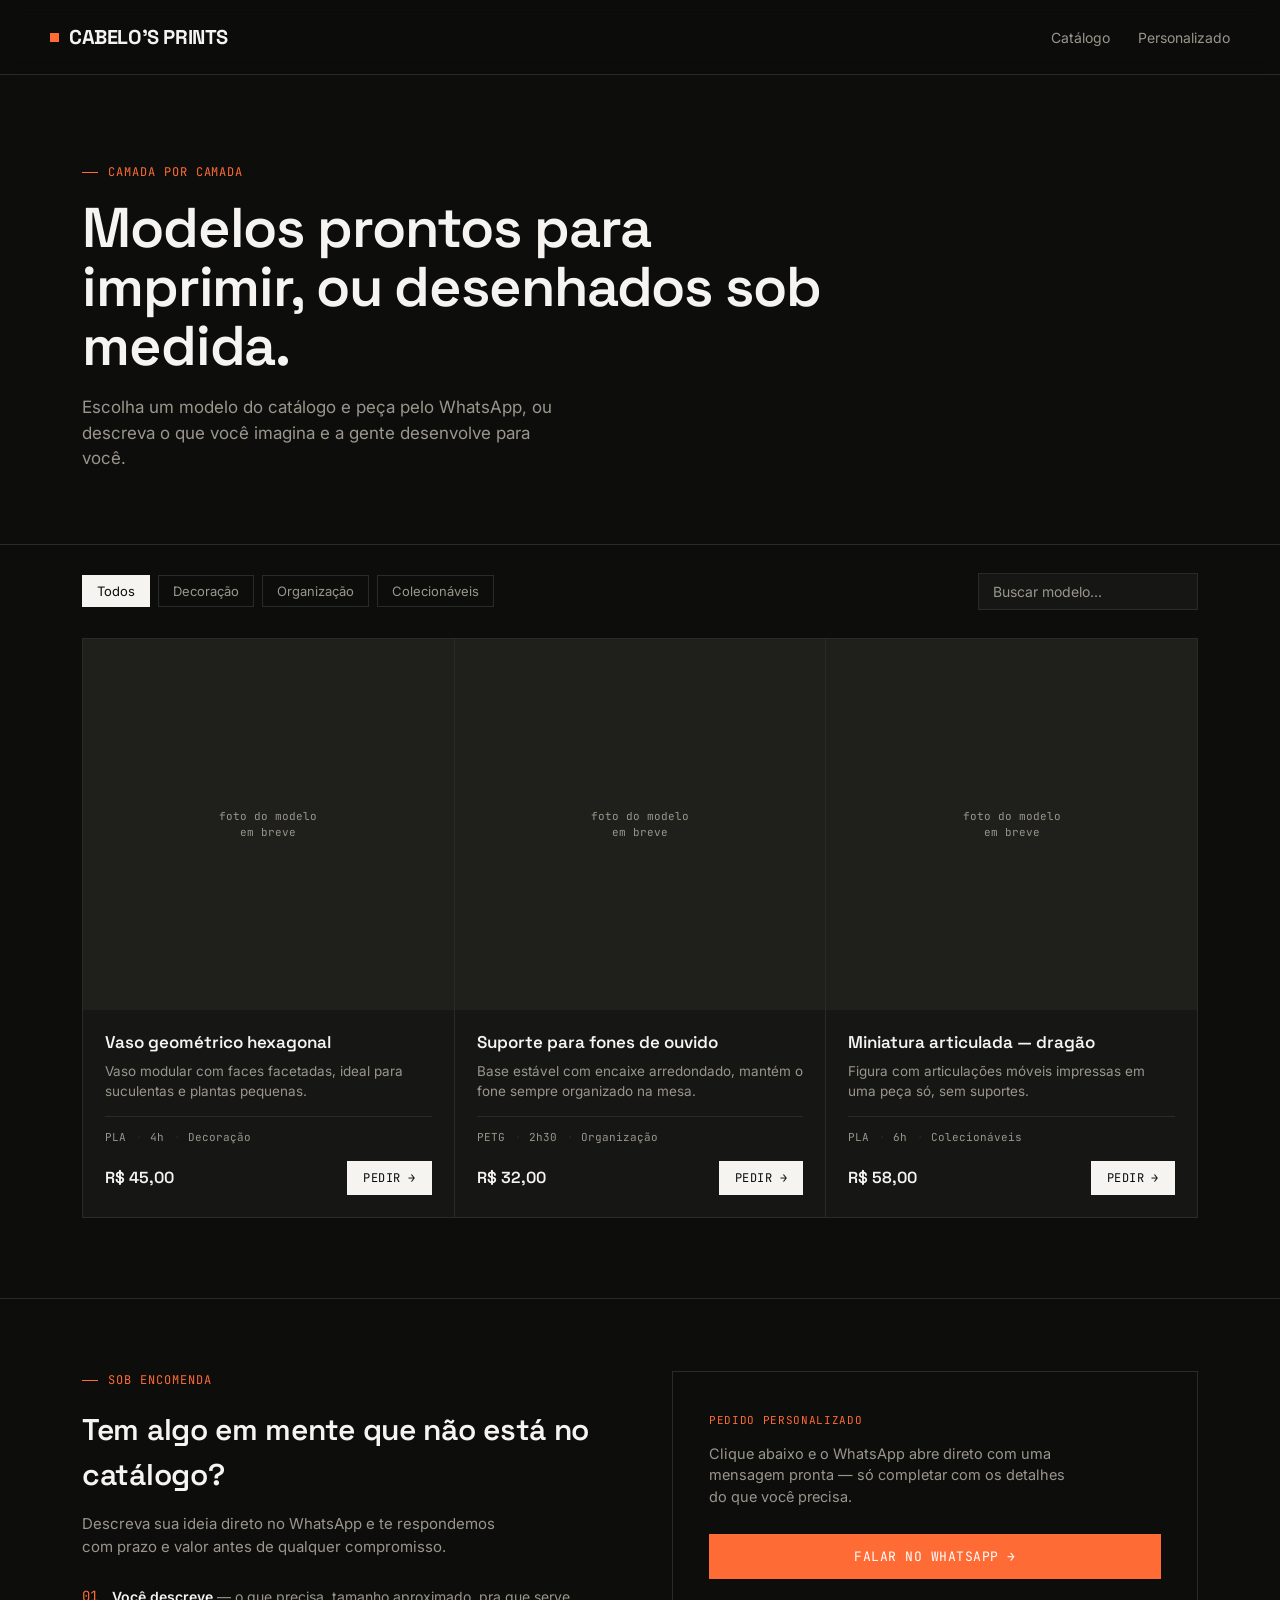
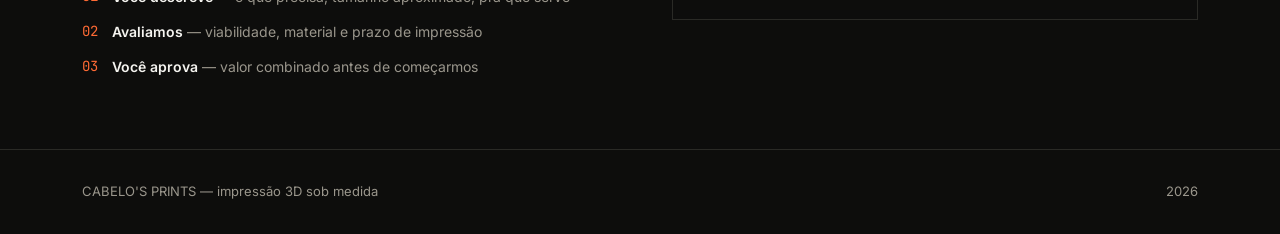
==== index.html @ 14180c45 "Add files via upload" ====
<!DOCTYPE html>
<html lang="pt-BR">
<head>
<meta charset="UTF-8">
<meta name="viewport" content="width=device-width, initial-scale=1.0">
<title>Catálogo · Cabelo's Prints</title>
<link rel="preconnect" href="https://fonts.googleapis.com">
<link href="https://fonts.googleapis.com/css2?family=Space+Grotesk:wght@400;500;600;700&family=Inter:wght@400;500;600&family=JetBrains+Mono:wght@400;500&display=swap" rel="stylesheet">
<link rel="stylesheet" href="style.css">
</head>
<body>

  <header>
    <div class="wrap header-inner">
      <div class="logo"><span class="dot"></span>CABELO'S PRINTS</div>
      <nav>
        <a class="nav-link" href="#catalogo">Catálogo</a>
        <button class="nav-link nav-link-btn" id="navPersonalizado">Personalizado</button>
      </nav>
    </div>
  </header>

  <section class="hero">
    <div class="wrap">
      <div class="hero-eyebrow">camada por camada</div>
      <h1>Modelos prontos para imprimir, ou desenhados sob medida.</h1>
      <p>Escolha um modelo do catálogo e peça pelo WhatsApp, ou descreva o que você imagina e a gente desenvolve para você.</p>
    </div>
  </section>

  <section id="catalogo" class="wrap">
    <div class="filter-bar">
      <div class="filter-tags" id="filterTags"></div>
      <input type="text" class="search-input" id="searchInput" placeholder="Buscar modelo...">
    </div>

    <div class="grid" id="productGrid"></div>
  </section>

  <section id="personalizado" class="custom-section">
    <div class="wrap custom-inner">
      <div class="custom-text">
        <div class="hero-eyebrow">sob encomenda</div>
        <h2>Tem algo em mente que não está no catálogo?</h2>
        <p>Descreva sua ideia direto no WhatsApp e te respondemos com prazo e valor antes de qualquer compromisso.</p>
        <div class="custom-steps">
          <div class="custom-step"><span class="num">01</span><span class="txt"><b>Você descreve</b> — o que precisa, tamanho aproximado, pra que serve</span></div>
          <div class="custom-step"><span class="num">02</span><span class="txt"><b>Avaliamos</b> — viabilidade, material e prazo de impressão</span></div>
          <div class="custom-step"><span class="num">03</span><span class="txt"><b>Você aprova</b> — valor combinado antes de começarmos</span></div>
        </div>
      </div>

      <div class="custom-cta">
        <p class="custom-cta-label">Pedido personalizado</p>
        <p class="custom-cta-desc">Clique abaixo e o WhatsApp abre direto com uma mensagem pronta — só completar com os detalhes do que você precisa.</p>
        <button class="btn-submit btn-cta-whats" id="btnCustomWhats">Falar no WhatsApp →</button>
      </div>
    </div>
  </section>

  <footer>
    <div class="wrap footer-inner">
      <span>CABELO'S PRINTS — impressão 3D sob medida</span>
      <span id="footerYear"></span>
    </div>
  </footer>

  <div class="toast" id="toast"></div>

  <script src="products.js"></script>
  <script src="script.js"></script>
</body>
</html>
---- style.css ----
:root{
  --bg: #0D0D0C;
  --bg-raised: #161614;
  --ink: #F5F4F0;
  --ink-soft: #9A968C;
  --line: #2A2A26;
  --accent: #FF6B35;
  --accent-ink: #0D0D0C;
  --ok: #4F9D74;

  --font-display: 'Space Grotesk', sans-serif;
  --font-body: 'Inter', sans-serif;
  --font-mono: 'JetBrains Mono', monospace;
}

*{ margin:0; padding:0; box-sizing:border-box; }

html{ scroll-behavior: smooth; }

body{
  background: var(--bg);
  color: var(--ink);
  font-family: var(--font-body);
  line-height: 1.5;
  -webkit-font-smoothing: antialiased;
}

a{ color: inherit; text-decoration: none; }

button{ font-family: inherit; cursor: pointer; border: none; background: none; }

img{ max-width: 100%; display:block; }

/* ---------- layout shells ---------- */
.wrap{
  max-width: 1180px;
  margin: 0 auto;
  padding: 0 32px;
}

/* ---------- header ---------- */
header{
  border-bottom: 1px solid var(--line);
  position: sticky;
  top: 0;
  background: rgba(13,13,12,0.92);
  backdrop-filter: blur(8px);
  z-index: 50;
}

.header-inner{
  display:flex;
  align-items:center;
  justify-content:space-between;
  padding: 22px 0;
}

.logo{
  font-family: var(--font-display);
  font-weight: 700;
  font-size: 20px;
  letter-spacing: -0.02em;
  display:flex;
  align-items:center;
  gap: 10px;
}

.logo .dot{
  width: 9px; height:9px;
  background: var(--accent);
  display:inline-block;
}

nav{ display:flex; gap: 28px; align-items:center; }

.nav-link{
  font-size: 14px;
  color: var(--ink-soft);
  transition: color .15s ease;
}
.nav-link:hover{ color: var(--ink); }

.nav-link-btn{
  font-family: inherit;
}

/* ---------- hero ---------- */
.hero{
  padding: 88px 0 72px;
  border-bottom: 1px solid var(--line);
}

.hero-eyebrow{
  font-family: var(--font-mono);
  font-size: 12px;
  color: var(--accent);
  text-transform: uppercase;
  letter-spacing: 0.08em;
  margin-bottom: 18px;
  display:flex;
  align-items:center;
  gap: 10px;
}
.hero-eyebrow::before{
  content:'';
  width: 16px; height:1px;
  background: var(--accent);
}

.hero h1{
  font-family: var(--font-display);
  font-weight: 600;
  font-size: clamp(34px, 5vw, 56px);
  line-height: 1.05;
  letter-spacing: -0.02em;
  max-width: 760px;
  margin-bottom: 20px;
}

.hero p{
  font-size: 17px;
  color: var(--ink-soft);
  max-width: 480px;
}

/* ---------- filter bar ---------- */
.filter-bar{
  display:flex;
  align-items:center;
  justify-content: space-between;
  gap: 20px;
  padding: 28px 0;
  flex-wrap: wrap;
}

.filter-tags{
  display:flex;
  gap: 8px;
  flex-wrap: wrap;
}

.tag{
  font-size: 13px;
  padding: 7px 14px;
  border: 1px solid var(--line);
  color: var(--ink-soft);
  transition: all .15s ease;
}
.tag:hover{ border-color: var(--ink); color: var(--ink); }
.tag.active{ background: var(--ink); color: var(--bg); border-color: var(--ink); }

.search-input{
  font-family: var(--font-body);
  font-size: 14px;
  padding: 9px 14px;
  border: 1px solid var(--line);
  background: var(--bg-raised);
  color: var(--ink);
  width: 220px;
}
.search-input:focus{ outline: none; border-color: var(--ink); }
.search-input::placeholder{ color: var(--ink-soft); }

/* ---------- product grid ---------- */
.grid{
  display: grid;
  grid-template-columns: repeat(3, 1fr);
  gap: 1px;
  background: var(--line);
  border: 1px solid var(--line);
  margin-bottom: 80px;
}

.card{
  background: var(--bg-raised);
  display:flex;
  flex-direction: column;
  transition: background .2s ease;
}

.card-image{
  aspect-ratio: 1/1;
  background: #1F1F1B;
  overflow:hidden;
  position: relative;
  display:flex;
  align-items:center;
  justify-content:center;
}

.card-image img{
  width:100%; height:100%;
  object-fit: cover;
}

.card-image .placeholder{
  font-family: var(--font-mono);
  font-size: 11px;
  color: var(--ink-soft);
  text-align:center;
  padding: 20px;
}

.card-body{
  padding: 20px 22px 22px;
  display:flex;
  flex-direction: column;
  flex: 1;
}

.card-name{
  font-family: var(--font-display);
  font-weight: 600;
  font-size: 17px;
  margin-bottom: 6px;
}

.card-desc{
  font-size: 13.5px;
  color: var(--ink-soft);
  margin-bottom: 14px;
  flex: 1;
}

.card-meta{
  font-family: var(--font-mono);
  font-size: 11px;
  color: var(--ink-soft);
  border-top: 1px solid var(--line);
  padding-top: 12px;
  margin-bottom: 16px;
  display:flex;
  flex-wrap: wrap;
  gap: 4px 10px;
}

.card-meta span::before{
  content: '· ';
  color: var(--line);
}
.card-meta span:first-child::before{ content: ''; }

.card-footer{
  display:flex;
  align-items:center;
  justify-content: space-between;
  gap: 12px;
}

.card-price{
  font-family: var(--font-display);
  font-weight: 600;
  font-size: 16px;
}

.btn-order{
  font-family: var(--font-mono);
  font-size: 12px;
  text-transform: uppercase;
  letter-spacing: 0.04em;
  background: var(--ink);
  color: var(--bg);
  padding: 9px 16px;
  transition: background .15s ease;
  display:inline-flex;
  align-items:center;
  gap: 6px;
}
.btn-order:hover{ background: var(--accent); }

.empty-state{
  grid-column: 1 / -1;
  padding: 80px 20px;
  text-align:center;
  background: var(--bg-raised);
}
.empty-state p{
  font-family: var(--font-mono);
  font-size: 13px;
  color: var(--ink-soft);
}

/* ---------- custom section ---------- */
.custom-section{
  border-top: 1px solid var(--line);
  padding: 72px 0;
}

.custom-inner{
  display:grid;
  grid-template-columns: 1fr 1fr;
  gap: 64px;
  align-items: start;
}

.custom-text h2{
  font-family: var(--font-display);
  font-weight: 600;
  font-size: 30px;
  letter-spacing: -0.01em;
  margin-bottom: 16px;
}

.custom-text p{
  color: var(--ink-soft);
  font-size: 15px;
  margin-bottom: 28px;
  max-width: 420px;
}

.custom-steps{
  display:flex;
  flex-direction: column;
  gap: 14px;
}

.custom-step{
  display:flex;
  gap: 14px;
  font-size: 14px;
}

.custom-step .num{
  font-family: var(--font-mono);
  color: var(--accent);
  flex-shrink:0;
}

.custom-step .txt{ color: var(--ink-soft); }
.custom-step .txt b{ color: var(--ink); font-weight: 600; }

.custom-cta{
  background: var(--bg);
  border: 1px solid var(--line);
  padding: 40px 36px;
  display:flex;
  flex-direction: column;
  align-items: flex-start;
}

.custom-cta-label{
  font-family: var(--font-mono);
  font-size: 11px;
  text-transform: uppercase;
  letter-spacing: 0.06em;
  color: var(--accent);
  margin-bottom: 14px;
}

.custom-cta-desc{
  font-size: 14.5px;
  color: var(--ink-soft);
  margin-bottom: 26px;
  max-width: 360px;
}

.btn-submit{
  font-family: var(--font-mono);
  font-size: 13px;
  text-transform: uppercase;
  letter-spacing: 0.04em;
  background: var(--accent);
  color: #fff;
  padding: 14px 24px;
  transition: opacity .15s ease;
}
.btn-submit:hover{ opacity: 0.88; }

.btn-cta-whats{
  width: 100%;
  text-align: center;
}

/* ---------- footer ---------- */
footer{
  border-top: 1px solid var(--line);
  padding: 32px 0;
}
.footer-inner{
  display:flex;
  justify-content: space-between;
  align-items:center;
  font-size: 13px;
  color: var(--ink-soft);
}

/* ---------- toast ---------- */
.toast{
  position: fixed;
  bottom: 24px;
  right: 24px;
  background: var(--ink);
  color: var(--bg);
  font-family: var(--font-mono);
  font-size: 13px;
  padding: 12px 18px;
  transform: translateY(20px);
  opacity:0;
  pointer-events:none;
  transition: all .25s ease;
  z-index: 300;
}
.toast.show{ transform: translateY(0); opacity:1; }

/* ---------- responsive ---------- */
@media (max-width: 880px){
  .grid{ grid-template-columns: repeat(2,1fr); }
  .custom-inner{ grid-template-columns: 1fr; gap: 40px; }
}

@media (max-width: 560px){
  .wrap{ padding: 0 18px; }
  .grid{ grid-template-columns: 1fr; }
  nav .nav-link:first-child{ display:none; }
  .hero{ padding: 56px 0 48px; }
  .filter-bar{ flex-direction:column; align-items: flex-start; }
  .search-input{ width: 100%; }
}

@media (prefers-reduced-motion: reduce){
  *{ transition: none !important; scroll-behavior: auto !important; }
}
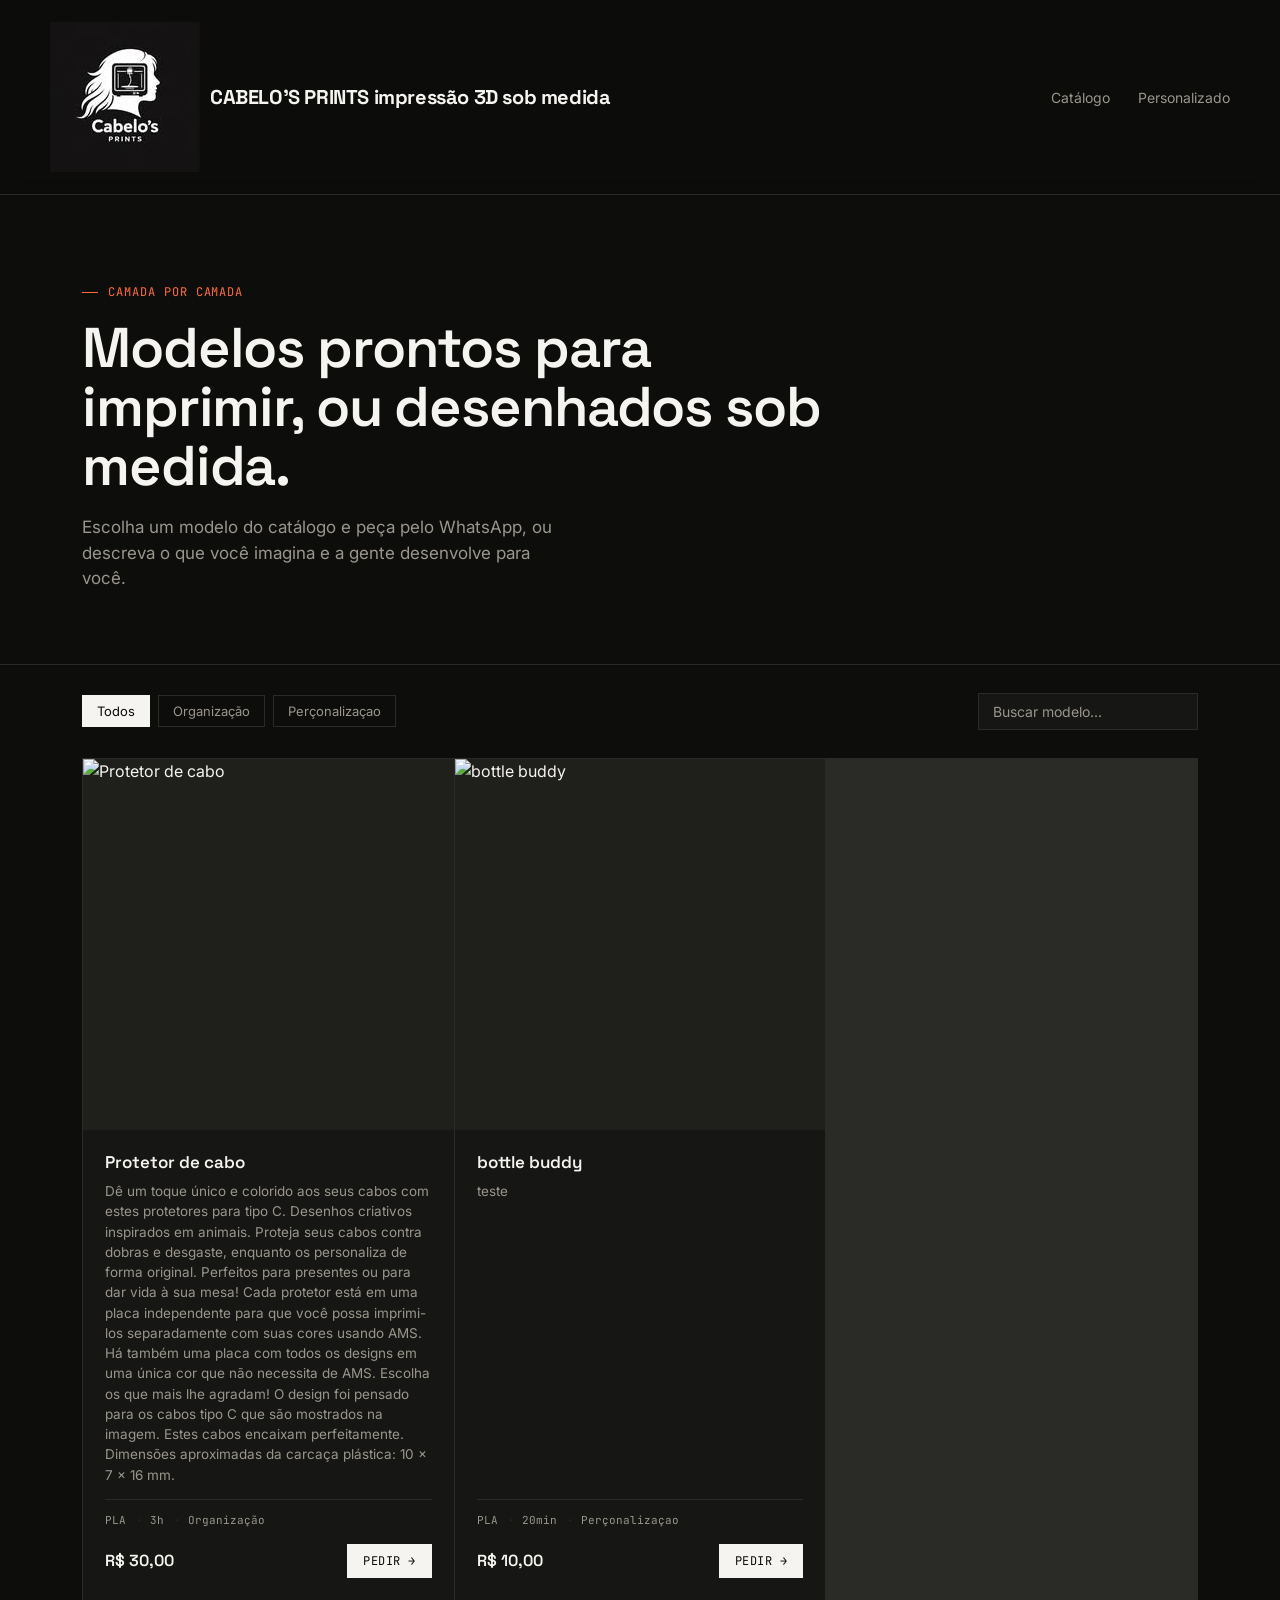
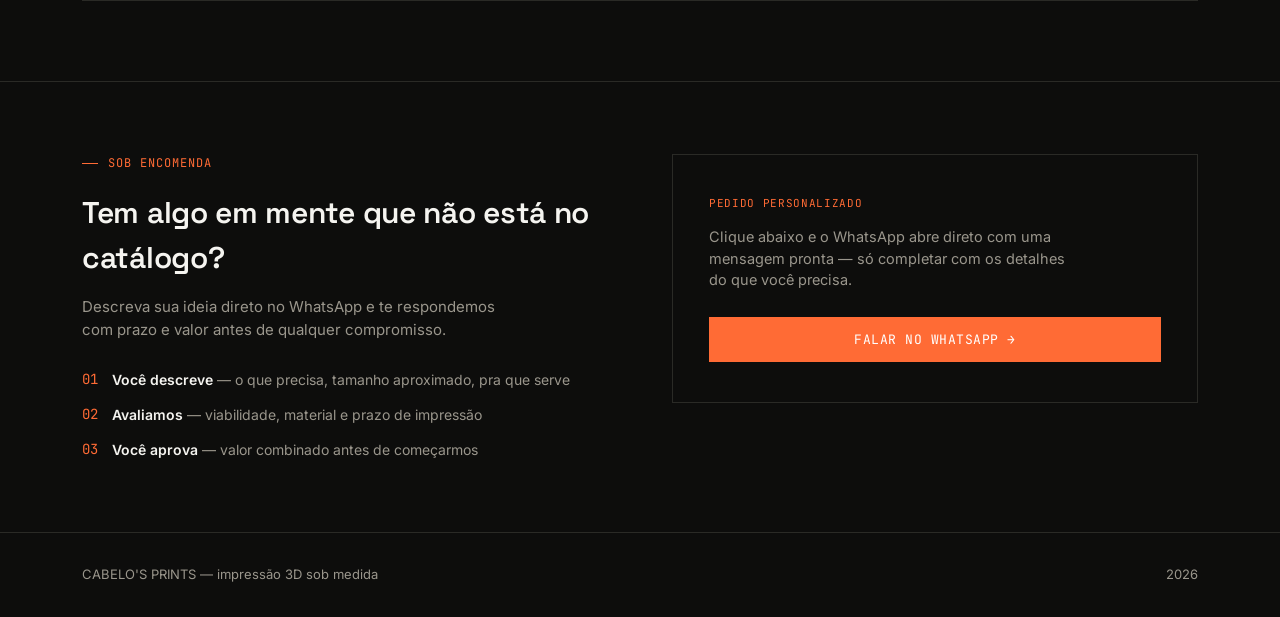
==== commit ee7e331a: "Replace logo text with image and description Updated the logo section to include an image and additi" ====
--- a/index.html
+++ b/index.html
@@ -9,17 +9,21 @@
 <link rel="stylesheet" href="style.css">
 </head>
 <body>
-
   <header>
     <div class="wrap header-inner">
-      <div class="logo"><span class="dot"></span>CABELO'S PRINTS</div>
+      <div class="logo">
+        <img src="cabelosPrints.jpg" alt="Logo Cabelo's Prints">
+        <div class="logo-text">
+          <span class="logo-title">CABELO'S PRINTS</span>
+          <span class="logo-sub">impressão 3D sob medida</span>
+        </div>
+      </div>
       <nav>
         <a class="nav-link" href="#catalogo">Catálogo</a>
         <button class="nav-link nav-link-btn" id="navPersonalizado">Personalizado</button>
       </nav>
     </div>
   </header>
-
   <section class="hero">
     <div class="wrap">
       <div class="hero-eyebrow">camada por camada</div>
@@ -27,16 +31,13 @@
       <p>Escolha um modelo do catálogo e peça pelo WhatsApp, ou descreva o que você imagina e a gente desenvolve para você.</p>
     </div>
   </section>
-
   <section id="catalogo" class="wrap">
     <div class="filter-bar">
       <div class="filter-tags" id="filterTags"></div>
       <input type="text" class="search-input" id="searchInput" placeholder="Buscar modelo...">
     </div>
-
     <div class="grid" id="productGrid"></div>
   </section>
-
   <section id="personalizado" class="custom-section">
     <div class="wrap custom-inner">
       <div class="custom-text">
@@ -49,7 +50,6 @@
           <div class="custom-step"><span class="num">03</span><span class="txt"><b>Você aprova</b> — valor combinado antes de começarmos</span></div>
         </div>
       </div>
-
       <div class="custom-cta">
         <p class="custom-cta-label">Pedido personalizado</p>
         <p class="custom-cta-desc">Clique abaixo e o WhatsApp abre direto com uma mensagem pronta — só completar com os detalhes do que você precisa.</p>
@@ -57,16 +57,13 @@
       </div>
     </div>
   </section>
-
   <footer>
     <div class="wrap footer-inner">
       <span>CABELO'S PRINTS — impressão 3D sob medida</span>
       <span id="footerYear"></span>
     </div>
   </footer>
-
   <div class="toast" id="toast"></div>
-
   <script src="products.js"></script>
   <script src="script.js"></script>
 </body>
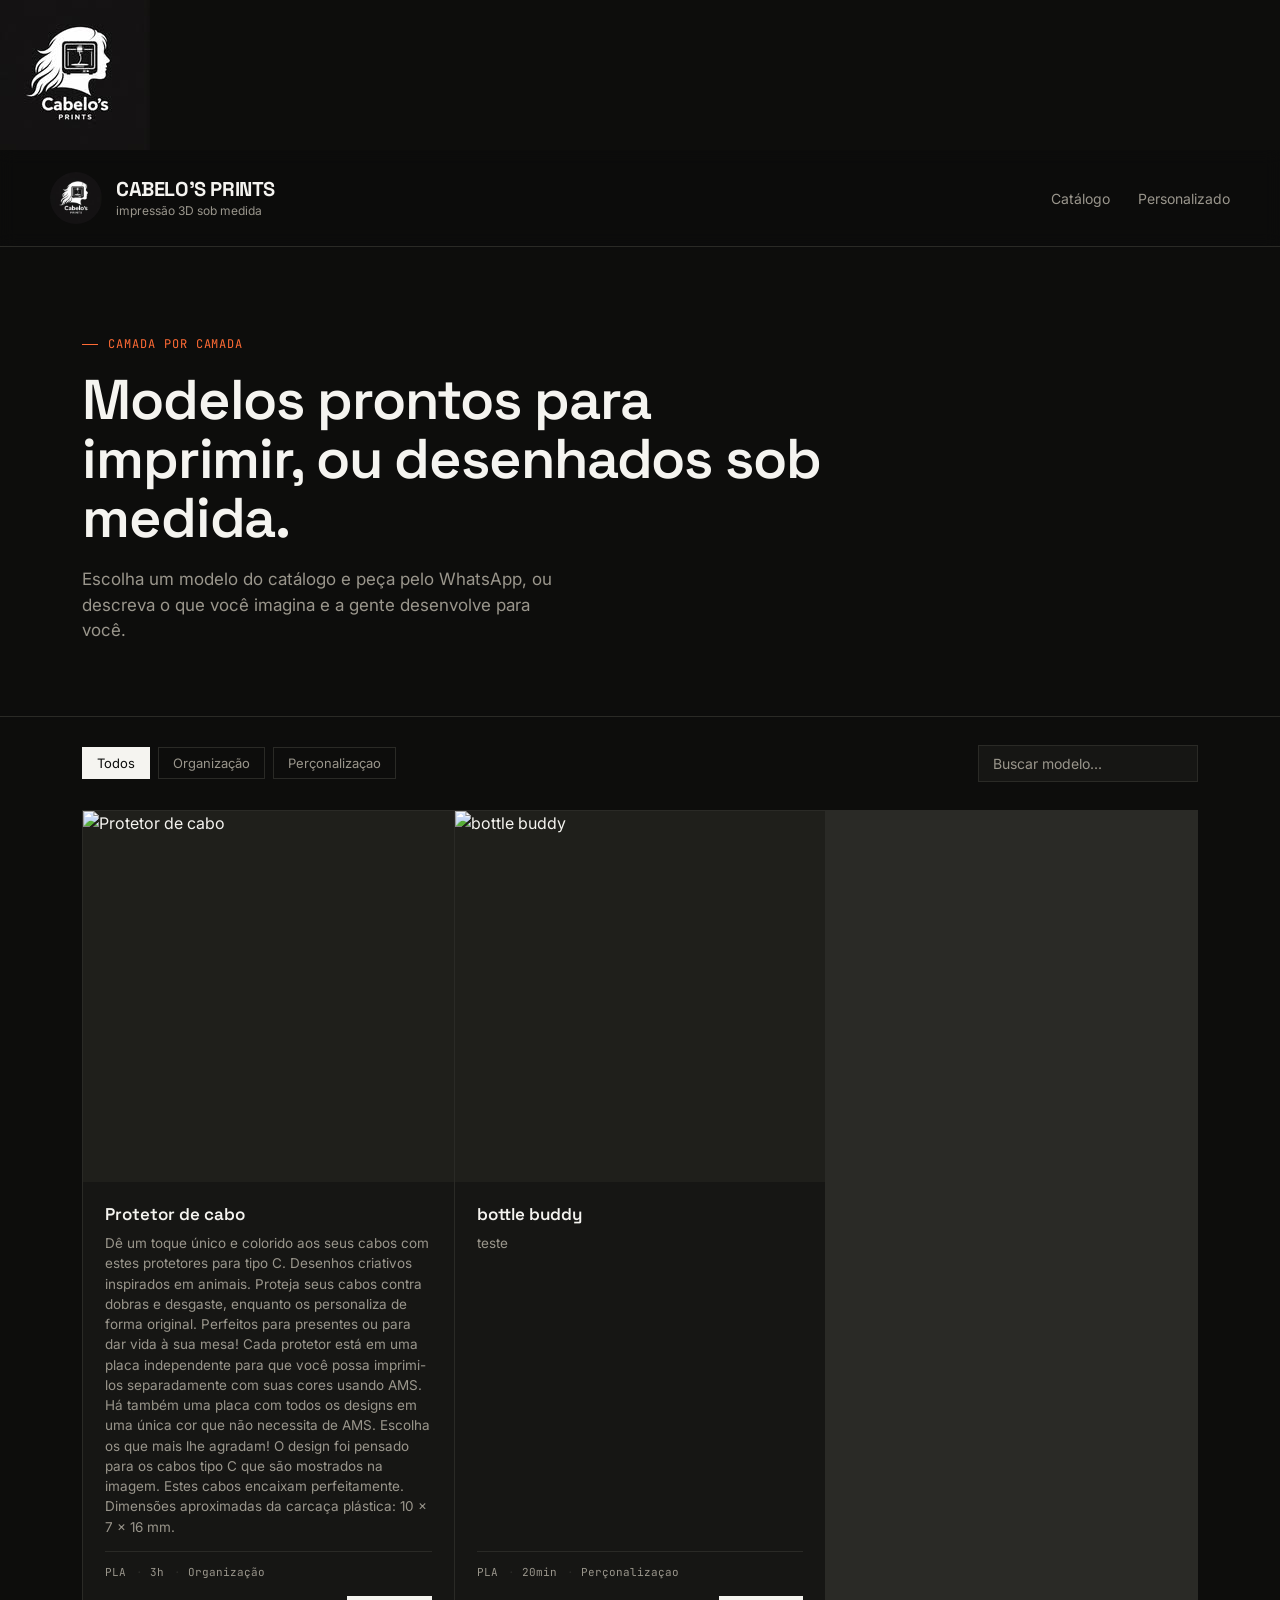
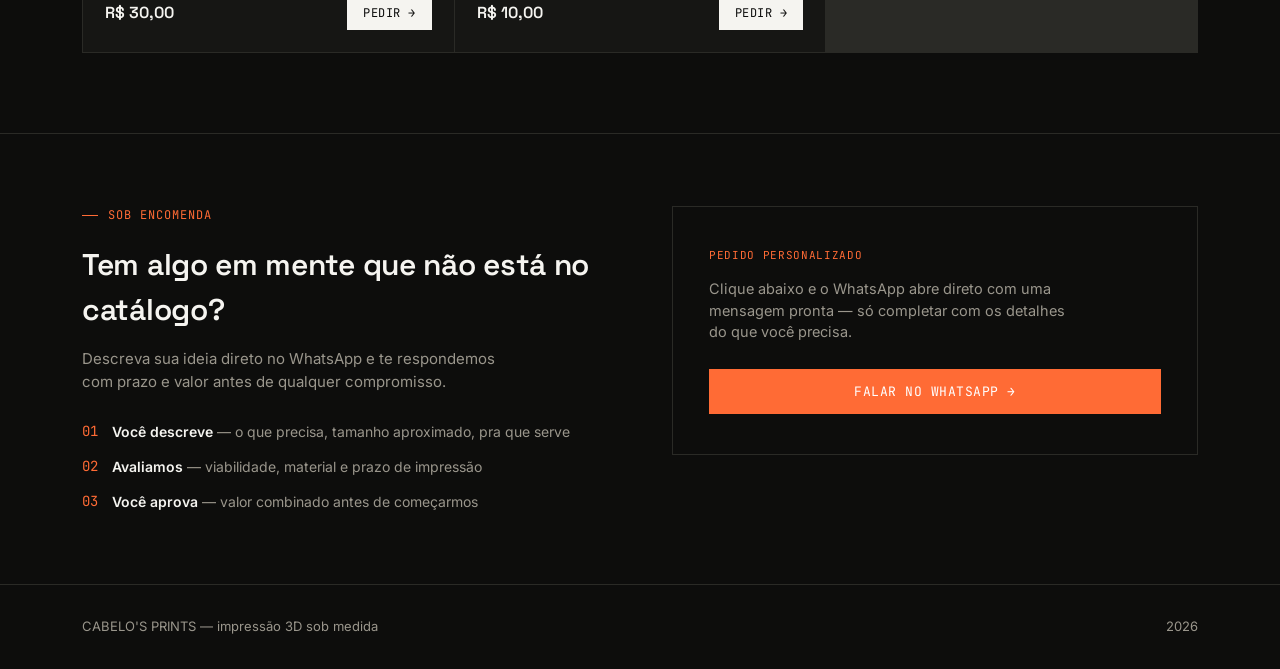
==== commit 1cabb8b5: "Update index.html" ====
--- a/index.html
+++ b/index.html
@@ -9,7 +9,14 @@
 <link rel="stylesheet" href="style.css">
 </head>
 <body>
-  <header>
+
+  <!-- banner logo -->
+  <div class="logo-banner" id="logoBanner">
+    <img src="cabelosPrints.jpg" alt="Logo Cabelo's Prints">
+  </div>
+
+  <!-- sticky header -->
+  <header id="siteHeader">
     <div class="wrap header-inner">
       <div class="logo">
         <img src="cabelosPrints.jpg" alt="Logo Cabelo's Prints">
--- a/style.css
+++ b/style.css
@@ -56,19 +56,36 @@
 }
 
 .logo{
+  display:flex;
+  align-items:center;
+  gap: 14px;
+}
+
+.logo img{
+  width: 52px;
+  height: 52px;
+  object-fit: cover;
+  border-radius: 50%;
+  flex-shrink: 0;
+}
+
+.logo-text{
+  display:flex;
+  flex-direction:column;
+  line-height: 1.1;
+}
+
+.logo-title{
   font-family: var(--font-display);
   font-weight: 700;
   font-size: 20px;
   letter-spacing: -0.02em;
-  display:flex;
-  align-items:center;
-  gap: 10px;
-}
-
-.logo .dot{
-  width: 9px; height:9px;
-  background: var(--accent);
-  display:inline-block;
+}
+
+.logo-sub{
+  font-size: 12px;
+  color: var(--ink-soft);
+  margin-top: 4px;
 }
 
 nav{ display:flex; gap: 28px; align-items:center; }
@@ -406,6 +423,7 @@
 @media (max-width: 880px){
   .grid{ grid-template-columns: repeat(2,1fr); }
   .custom-inner{ grid-template-columns: 1fr; gap: 40px; }
+  .header-inner{ align-items: flex-start; flex-direction: column; }
 }
 
 @media (max-width: 560px){
@@ -415,6 +433,9 @@
   .hero{ padding: 56px 0 48px; }
   .filter-bar{ flex-direction:column; align-items: flex-start; }
   .search-input{ width: 100%; }
+  .logo img{ width: 42px; height: 42px; }
+  .logo-title{ font-size: 17px; }
+  .logo-sub{ font-size: 11px; }
 }
 
 @media (prefers-reduced-motion: reduce){
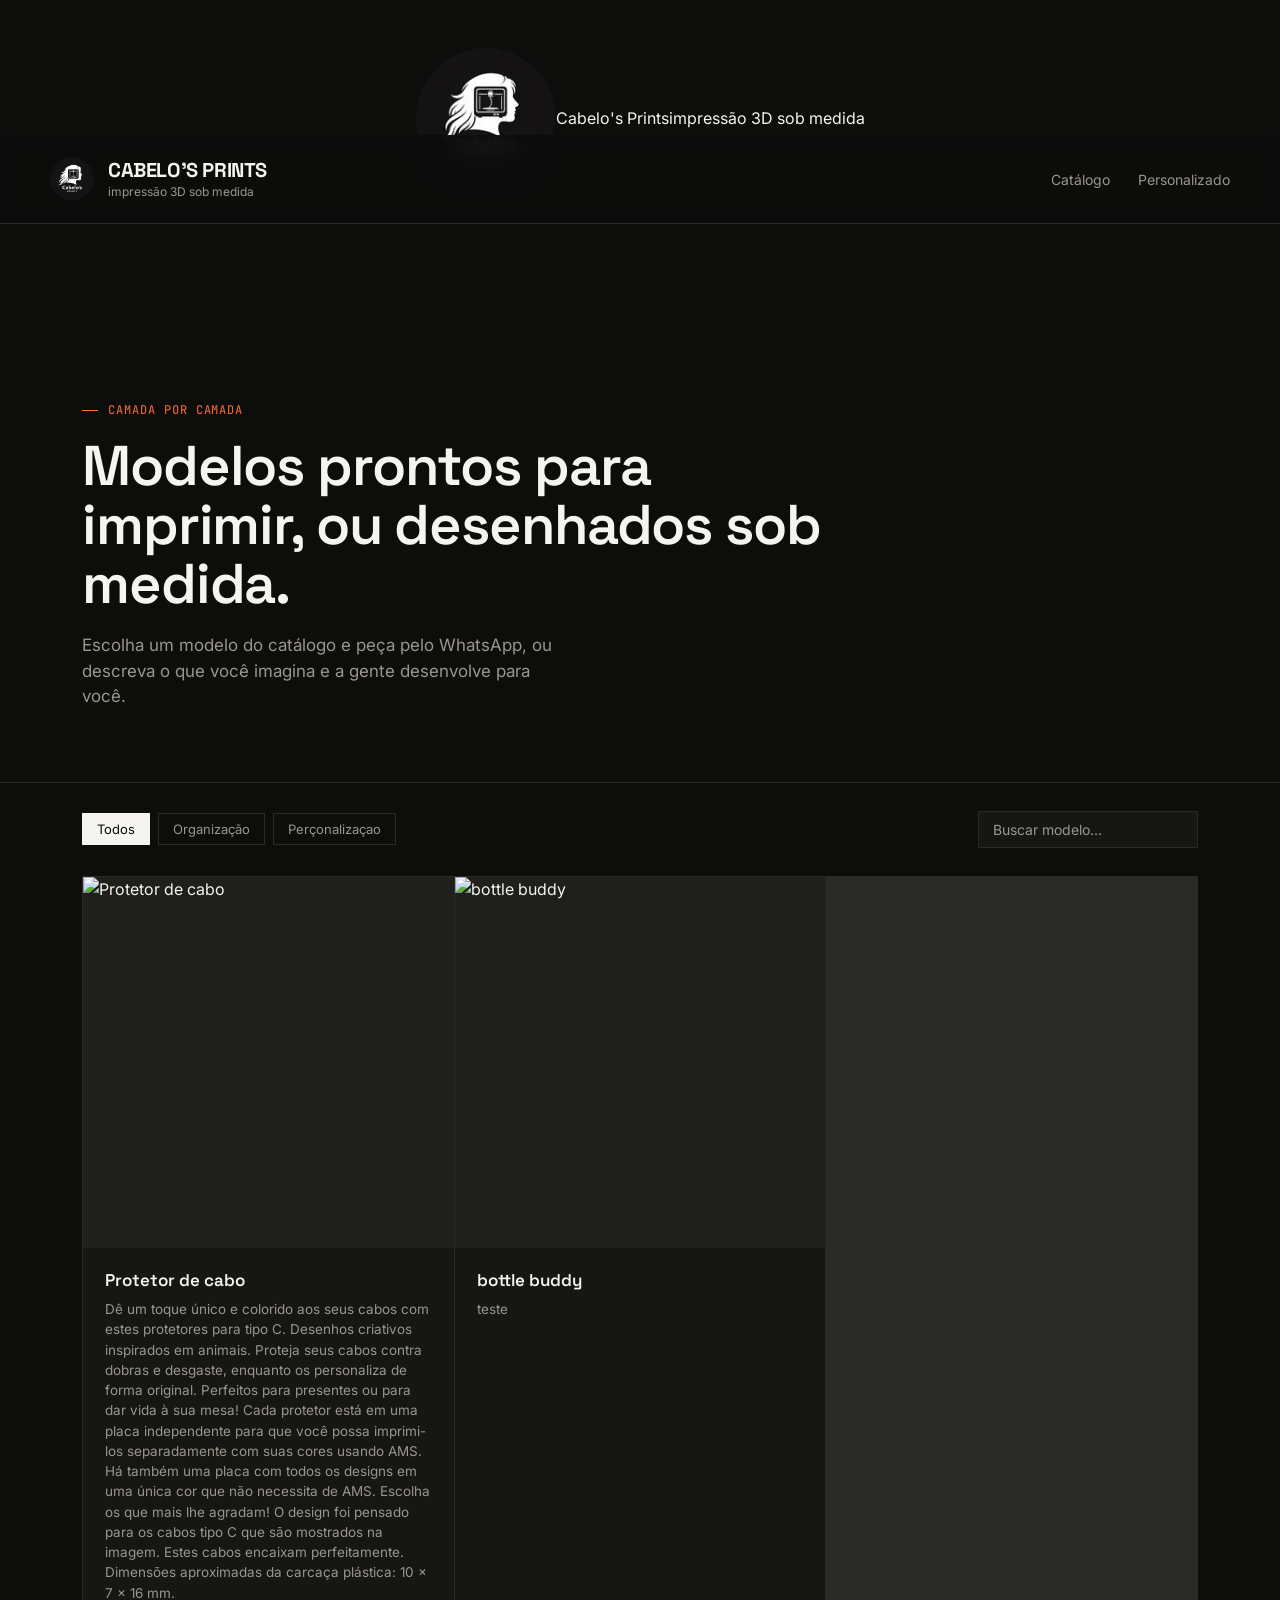
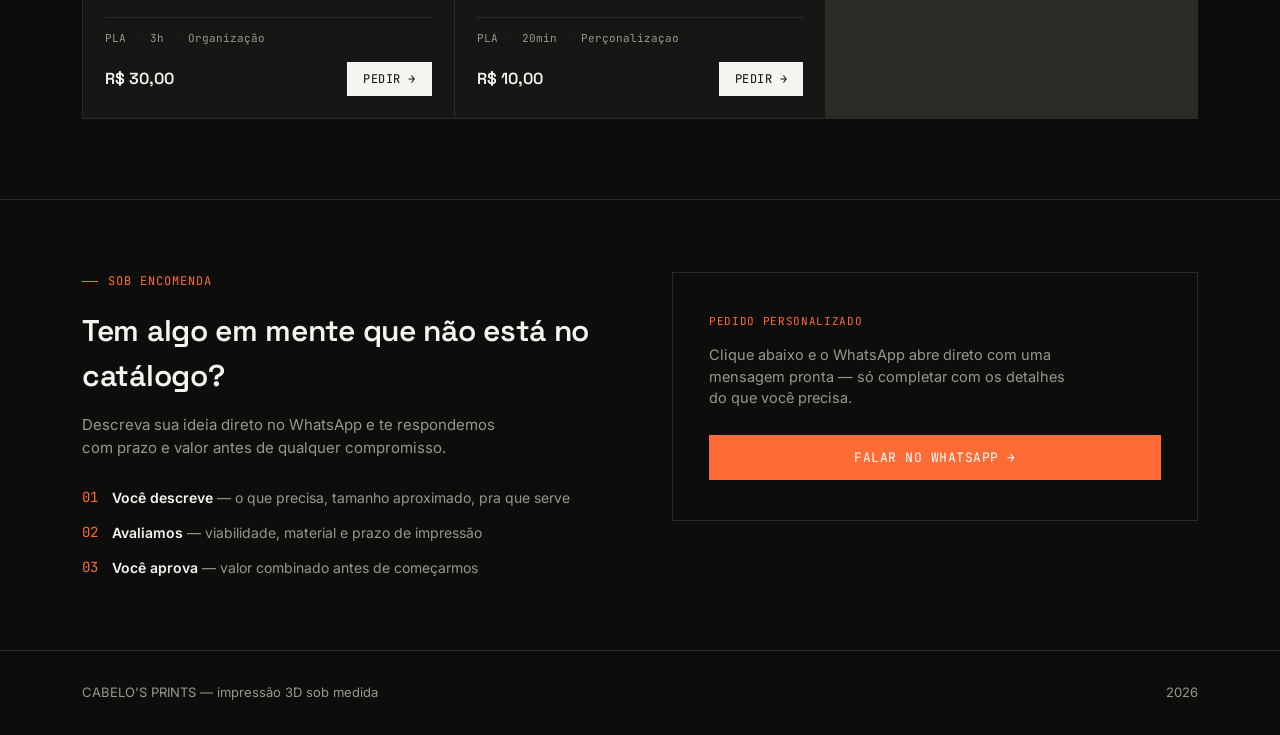
==== commit 38a2f93a: "Update index.html" ====
--- a/index.html
+++ b/index.html
@@ -13,6 +13,8 @@
   <!-- banner logo -->
   <div class="logo-banner" id="logoBanner">
     <img src="cabelosPrints.jpg" alt="Logo Cabelo's Prints">
+    <span class="logo-banner-title">Cabelo's Prints</span>
+    <span class="logo-banner-sub">impressão 3D sob medida</span>
   </div>
 
   <!-- sticky header -->
@@ -73,5 +75,29 @@
   <div class="toast" id="toast"></div>
   <script src="products.js"></script>
   <script src="script.js"></script>
+  <script>
+    // banner → sticky header
+    (function(){
+      const banner = document.getElementById('logoBanner');
+      const header = document.getElementById('siteHeader');
+      if(!banner || !header) return;
+
+      function onScroll(){
+        const bannerBottom = banner.getBoundingClientRect().bottom;
+        if(bannerBottom <= 0){
+          banner.classList.add('hidden');
+          header.classList.add('visible');
+          document.body.classList.add('header-fixed');
+        } else {
+          banner.classList.remove('hidden');
+          header.classList.remove('visible');
+          document.body.classList.remove('header-fixed');
+        }
+      }
+
+      window.addEventListener('scroll', onScroll, { passive: true });
+      onScroll();
+    })();
+  </script>
 </body>
 </html>
--- a/style.css
+++ b/style.css
@@ -38,6 +38,29 @@
   padding: 0 32px;
 }
 
+/* ---------- logo banner ---------- */
+.logo-banner{
+  display: flex;
+  justify-content: center;
+  align-items: center;
+  padding: 48px 0 36px;
+  background: var(--bg);
+  transition: opacity .3s ease, transform .3s ease;
+}
+
+.logo-banner img{
+  width: 140px;
+  height: 140px;
+  object-fit: cover;
+  border-radius: 50%;
+}
+
+.logo-banner.hidden{
+  opacity: 0;
+  transform: translateY(-16px);
+  pointer-events: none;
+}
+
 /* ---------- header ---------- */
 header{
   border-bottom: 1px solid var(--line);
@@ -46,6 +69,12 @@
   background: rgba(13,13,12,0.92);
   backdrop-filter: blur(8px);
   z-index: 50;
+  transform: translateY(-100%);
+  transition: transform .3s ease;
+}
+
+header.visible{
+  transform: translateY(0);
 }
 
 .header-inner{
@@ -62,8 +91,8 @@
 }
 
 .logo img{
-  width: 52px;
-  height: 52px;
+  width: 44px;
+  height: 44px;
   object-fit: cover;
   border-radius: 50%;
   flex-shrink: 0;
